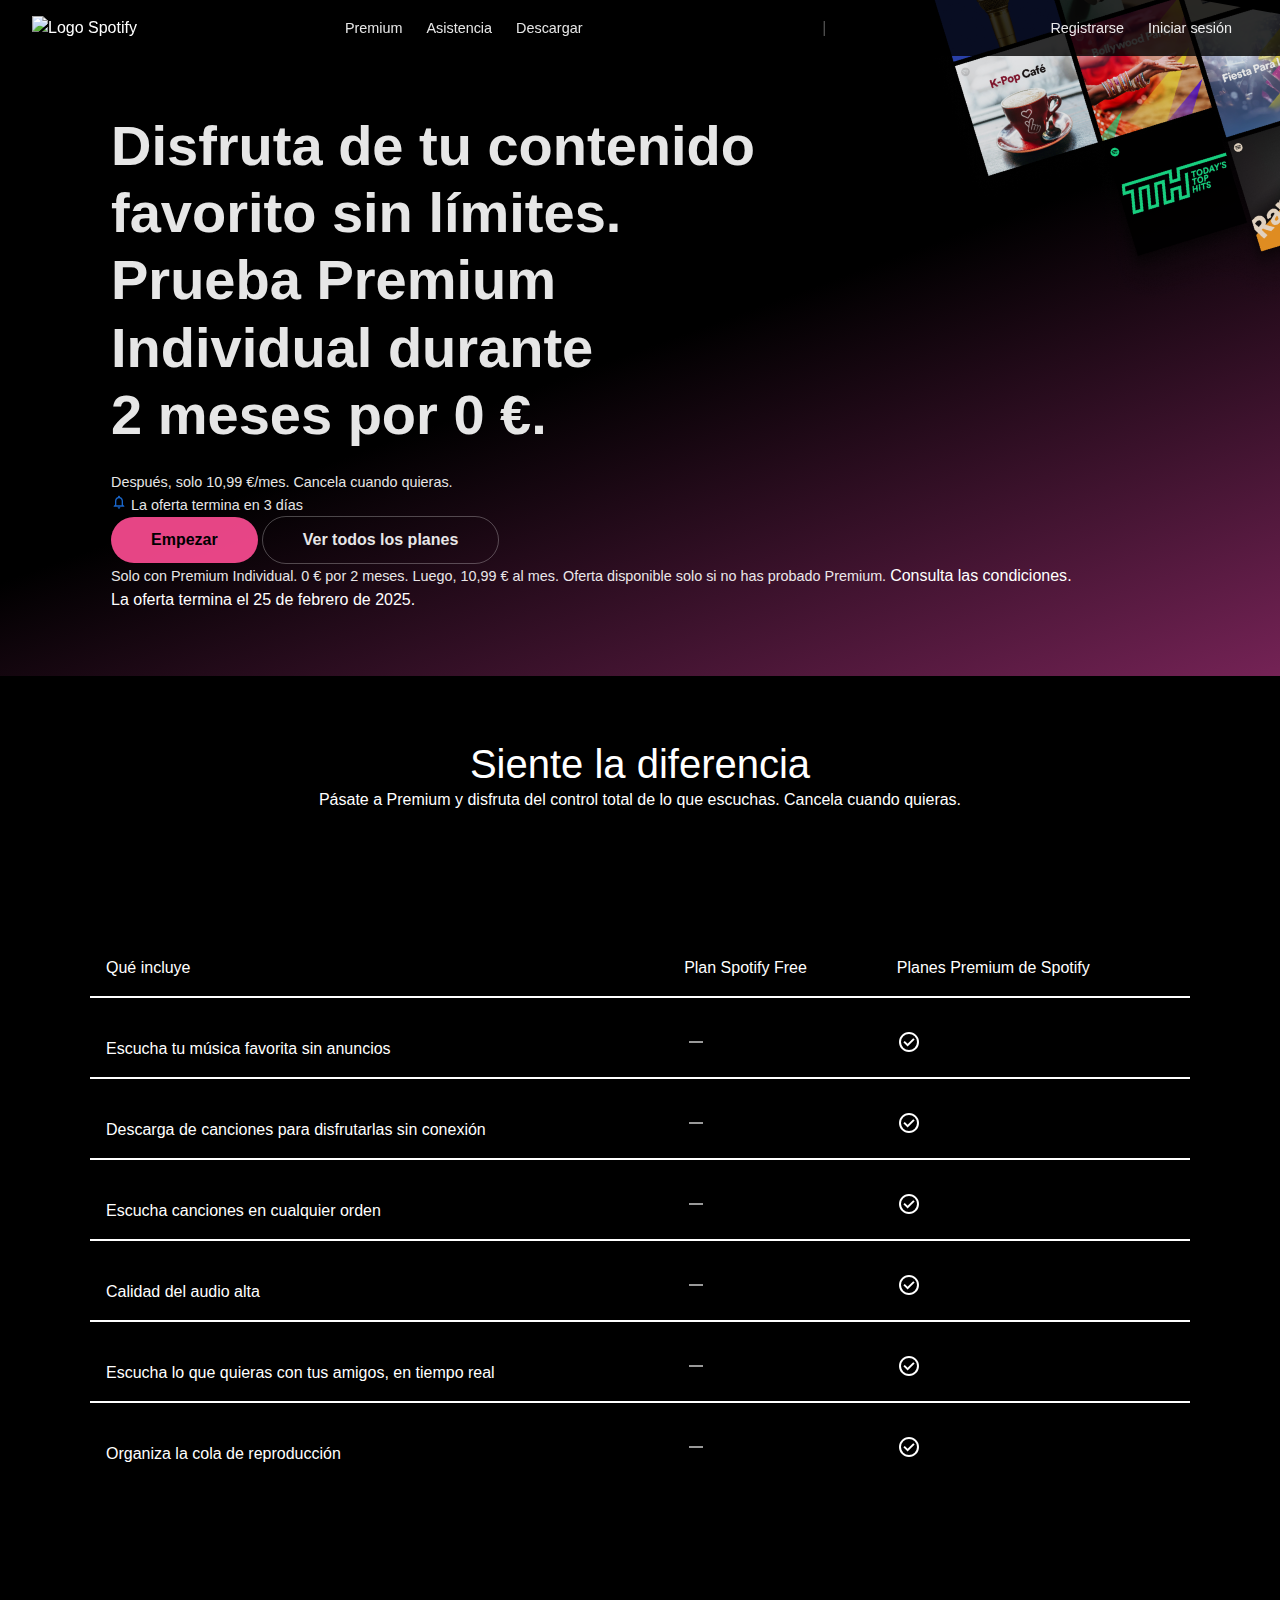
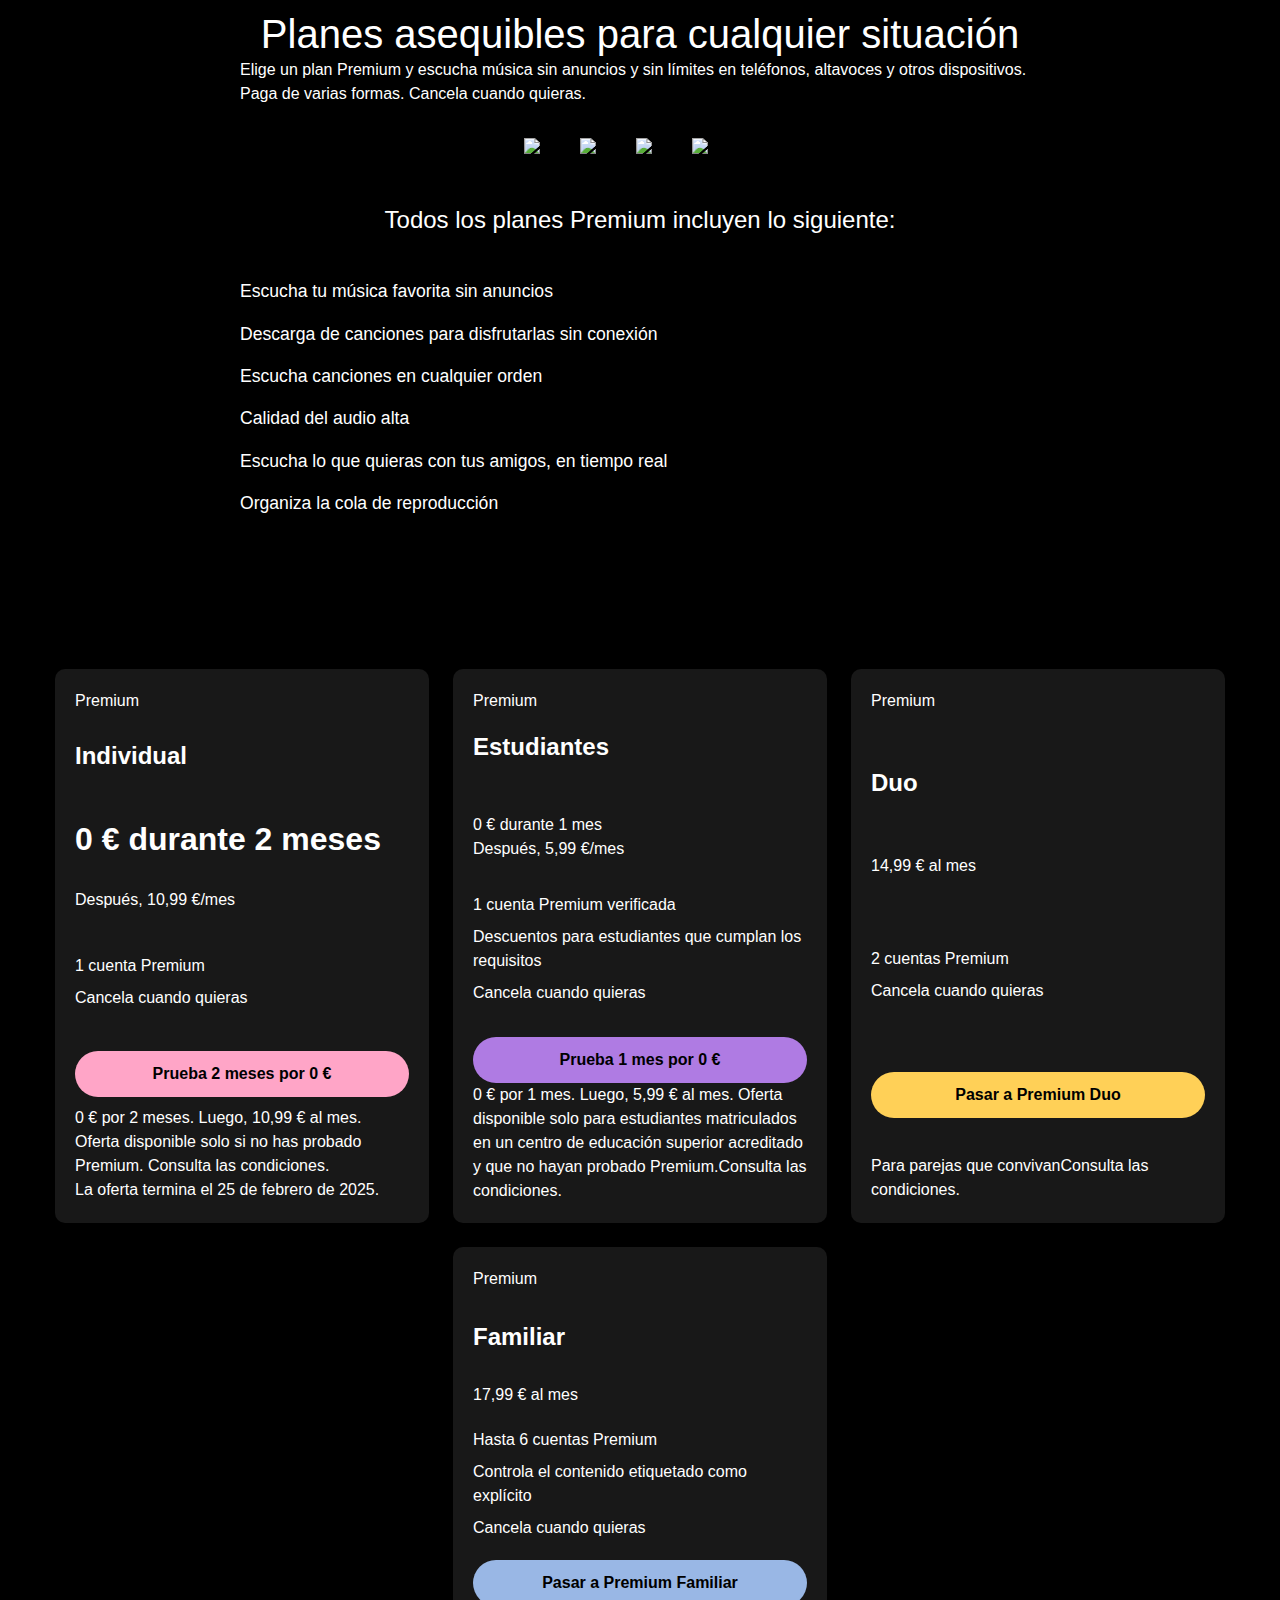
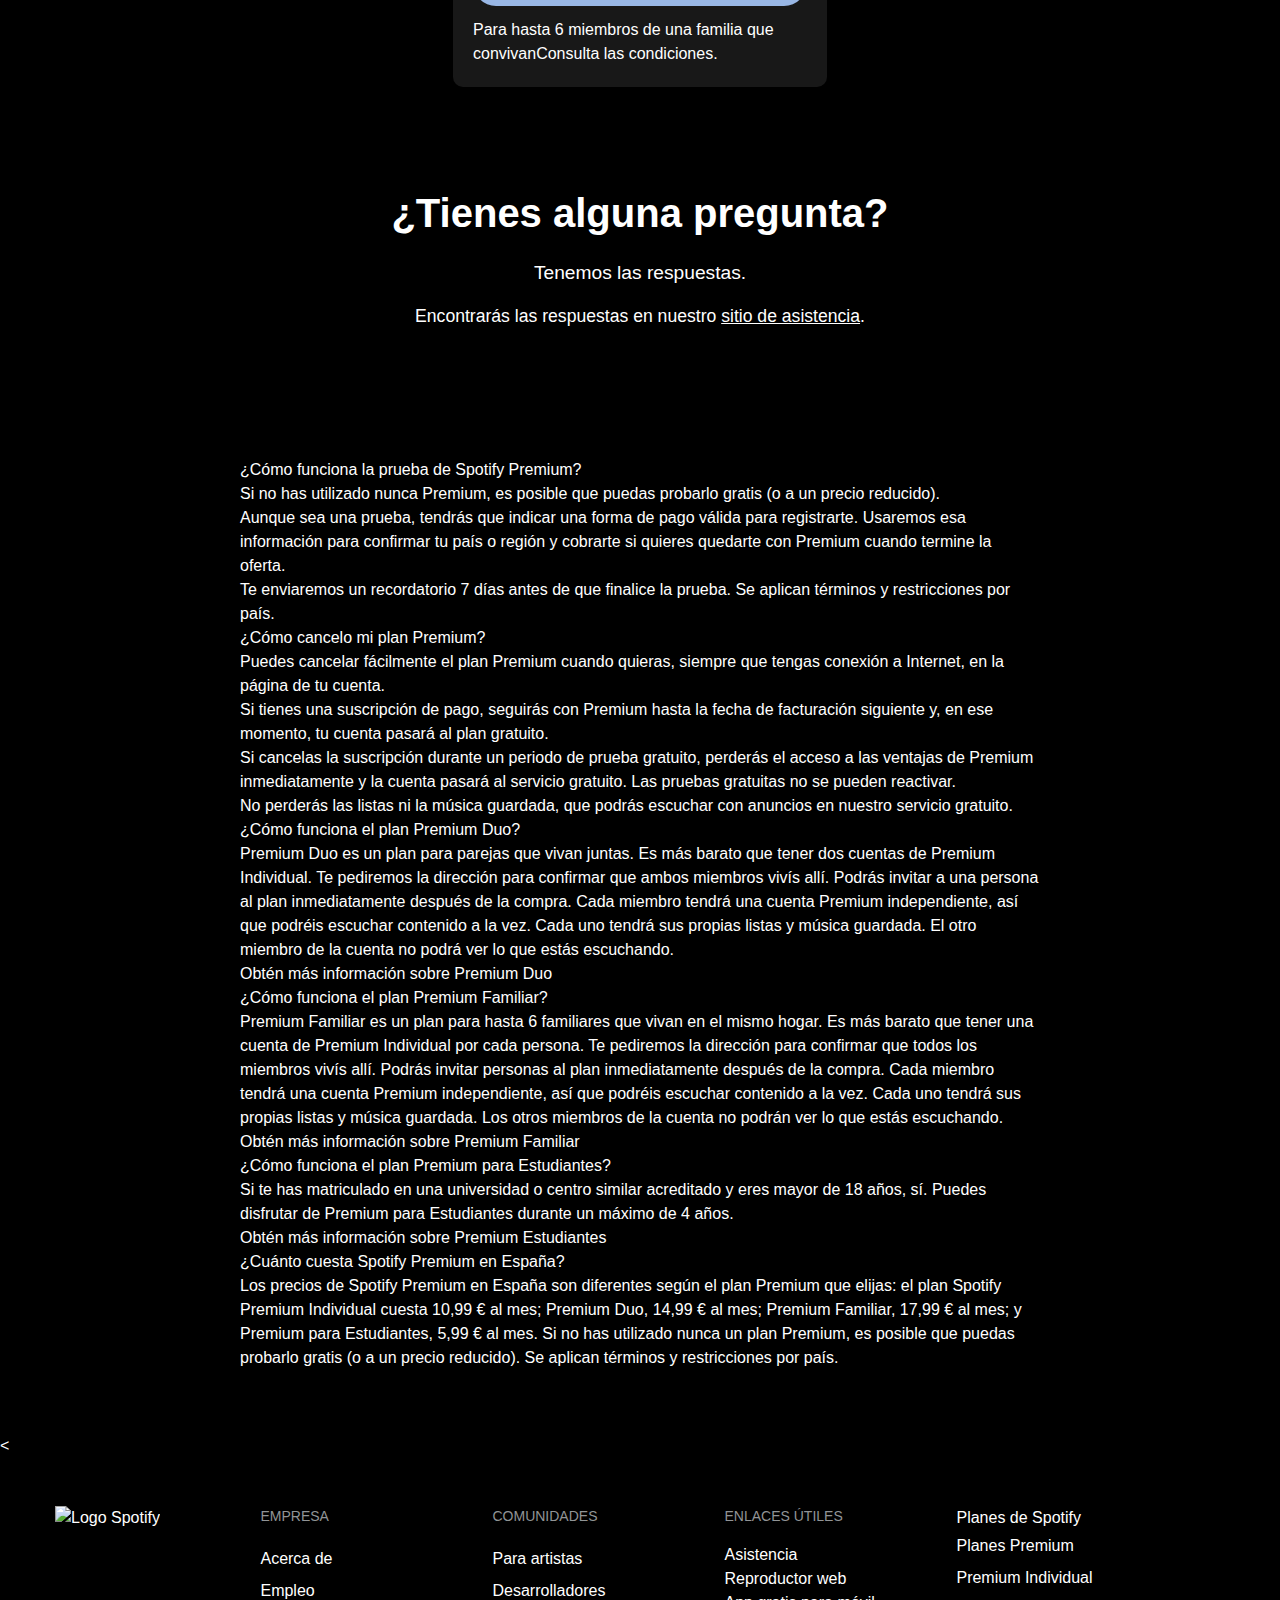
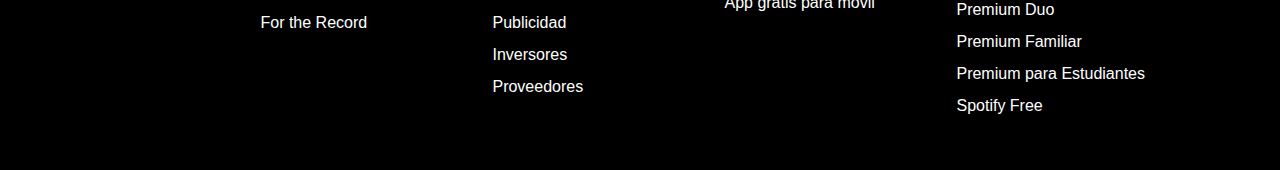
==== index.html @ 53d72855 "Esta mi primera actualización repositorio" ====
<!doctype html>
<html>
  <head>
    <meta charset="utf-8" />
    <meta name="viewport" content="width=device-width, initial-scale=1.0" />
    <link rel="stylesheet" href="reset.css" />
    <link rel="stylesheet" href="styles.css" />
    <title>Spotify Premium (ES) - Empezar</title>
  </head>
  <body>
    <div class="container">
    <header class="main-header">
        <div class="header-logo">
            <img class="logo" src="https://storage.googleapis.com/pr-newsroom-wp/1/2018/11/Spotify_Logo_RGB_White.png" alt="Logo Spotify">
        </div>
        <nav class="main-nav">
            <ul class="nav-list">
              <li class="nav-item"><a href="#" class="nav-link">Premium</a></li>
              <li class="nav-item"><a href="#" class="nav-link">Asistencia</a></li>
              <li class="nav-item"><a href="#" class="nav-link">Descargar</a></li>
            </ul>
          </nav>
          <span class="nav-separator">|</span>
          <ul class="nav-list">
            <li class="nav-item"><a href="#" class="nav-link">Registrarse</button>
                <li class="nav-item"><a href="#" class="nav-link">Iniciar sesión</button>
          </div>
    </header>
    <main>
        <section class="hero-section">
            <div class="hero-content">
                <h1 class="hero-title">
                    Disfruta de tu contenido<br>
                    favorito sin límites.<br>
                    Prueba Premium<br>
                    Individual durante<br>
                    2 meses por 0 €.
                </h1>
                <p class="hero-subtitle">Después, solo 10,99 €/mes. Cancela cuando quieras.</p>
                <div class="offer-timer">
                    <div class="offer-timer">
                        <svg class="timer-icon" width="16" height="16" viewBox="0 0 24 24" fill="#1D72E1">
                            <path d="M12 22c1.1 0 2-.9 2-2h-4c0 1.1.9 2 2 2zm6-6v-5c0-3.07-1.63-5.64-4.5-6.32V4c0-.83-.67-1.5-1.5-1.5s-1.5.67-1.5 1.5v.68C7.64 5.36 6 7.92 6 11v5l-2 2v1h16v-1l-2-2zm-2 1H8v-6c0-2.48 1.51-4.5 4-4.5s4 2.02 4 4.5v6z"/>
                        </svg>
                        La oferta termina en 3 días
                    </div>
                </div>
                <div class="hero-buttons">
                    <button class="btn btn-pink">Empezar</button>
                    <button class="btn btn-dark">Ver todos los planes</button>
                    <div class="hero-image">
                        <img src="images/Spotify_fondo_Hero.png" alt="Spotify Playlists">
                    </div>
                </div>
                <p class="terms-conditions">
                    Solo con Premium Individual. 0 € por 2 meses. Luego, 10,99 € al mes. Oferta disponible solo si no has probado Premium. 
                    <a href="#" class="terms-link">Consulta las condiciones</a>.
                    <br>
                    La oferta termina el 25 de febrero de 2025.
                </p>
            </div>
        </section>
        <section class="features-section">
            <div class="section-header">
                <h2 class="section-title">Siente la diferencia</h2>
                <p class="section-subtitle">Pásate a Premium y disfruta del control total de lo que escuchas. Cancela cuando quieras.</p>
            </div>
        </section>
        <table class="comparison-table">
            <thead>
                <tr>
                    <th>Qué incluye</th>
                    <th>Plan Spotify Free</th>
                    <th>Planes Premium de Spotify</th>
                </tr>
            </thead>
            <tbody>
                    <tr>
                        <td>Escucha tu música favorita sin anuncios</td>
                        <td class="symbol"><svg xmlns="http://www.w3.org/2000/svg" height="24px" viewBox="0 -960 960 960" width="24px" fill="#999999"><path d="M200-440v-80h560v80H200Z"/></svg></td>
                        <td class="symbol"><svg xmlns="http://www.w3.org/2000/svg" height="24px" viewBox="0 -960 960 960" width="24px" fill="#FFFFFF"><path d="m424-296 282-282-56-56-226 226-114-114-56 56 170 170Zm56 216q-83 0-156-31.5T197-197q-54-54-85.5-127T80-480q0-83 31.5-156T197-763q54-54 127-85.5T480-880q83 0 156 31.5T763-763q54 54 85.5 127T880-480q0 83-31.5 156T763-197q-54 54-127 85.5T480-80Zm0-80q134 0 227-93t93-227q0-134-93-227t-227-93q-134 0-227 93t-93 227q0 134 93 227t227 93Zm0-320Z"/></svg></td>
                    </tr>
                    <tr>
                        <td>Descarga de canciones para disfrutarlas sin conexión</td>
                        <td class="symbol"><svg xmlns="http://www.w3.org/2000/svg" height="24px" viewBox="0 -960 960 960" width="24px" fill="#999999"><path d="M200-440v-80h560v80H200Z"/></svg></td>
                        <td class="symbol"><svg xmlns="http://www.w3.org/2000/svg" height="24px" viewBox="0 -960 960 960" width="24px" fill="#FFFFFF"><path d="m424-296 282-282-56-56-226 226-114-114-56 56 170 170Zm56 216q-83 0-156-31.5T197-197q-54-54-85.5-127T80-480q0-83 31.5-156T197-763q54-54 127-85.5T480-880q83 0 156 31.5T763-763q54 54 85.5 127T880-480q0 83-31.5 156T763-197q-54 54-127 85.5T480-80Zm0-80q134 0 227-93t93-227q0-134-93-227t-227-93q-134 0-227 93t-93 227q0 134 93 227t227 93Zm0-320Z"/></svg></td>
                    </tr>
                    <tr>
                        <td>Escucha canciones en cualquier orden</td>
                        <td class="symbol"><svg xmlns="http://www.w3.org/2000/svg" height="24px" viewBox="0 -960 960 960" width="24px" fill="#999999"><path d="M200-440v-80h560v80H200Z"/></svg></td>
                        <td class="symbol"><svg xmlns="http://www.w3.org/2000/svg" height="24px" viewBox="0 -960 960 960" width="24px" fill="#FFFFFF"><path d="m424-296 282-282-56-56-226 226-114-114-56 56 170 170Zm56 216q-83 0-156-31.5T197-197q-54-54-85.5-127T80-480q0-83 31.5-156T197-763q54-54 127-85.5T480-880q83 0 156 31.5T763-763q54 54 85.5 127T880-480q0 83-31.5 156T763-197q-54 54-127 85.5T480-80Zm0-80q134 0 227-93t93-227q0-134-93-227t-227-93q-134 0-227 93t-93 227q0 134 93 227t227 93Zm0-320Z"/></svg></td>
                    </tr>
                    <tr>
                        <td>Calidad del audio alta</td>
                        <td class="symbol"><svg xmlns="http://www.w3.org/2000/svg" height="24px" viewBox="0 -960 960 960" width="24px" fill="#999999"><path d="M200-440v-80h560v80H200Z"/></svg></td>
                        <td class="symbol"><svg xmlns="http://www.w3.org/2000/svg" height="24px" viewBox="0 -960 960 960" width="24px" fill="#FFFFFF"><path d="m424-296 282-282-56-56-226 226-114-114-56 56 170 170Zm56 216q-83 0-156-31.5T197-197q-54-54-85.5-127T80-480q0-83 31.5-156T197-763q54-54 127-85.5T480-880q83 0 156 31.5T763-763q54 54 85.5 127T880-480q0 83-31.5 156T763-197q-54 54-127 85.5T480-80Zm0-80q134 0 227-93t93-227q0-134-93-227t-227-93q-134 0-227 93t-93 227q0 134 93 227t227 93Zm0-320Z"/></svg></td>
                    </tr>
                    <tr>
                        <td>Escucha lo que quieras con tus amigos, en tiempo real</td>
                        <td class="symbol"><svg xmlns="http://www.w3.org/2000/svg" height="24px" viewBox="0 -960 960 960" width="24px" fill="#999999"><path d="M200-440v-80h560v80H200Z"/></svg></td>
                        <td class="symbol"><svg xmlns="http://www.w3.org/2000/svg" height="24px" viewBox="0 -960 960 960" width="24px" fill="#FFFFFF"><path d="m424-296 282-282-56-56-226 226-114-114-56 56 170 170Zm56 216q-83 0-156-31.5T197-197q-54-54-85.5-127T80-480q0-83 31.5-156T197-763q54-54 127-85.5T480-880q83 0 156 31.5T763-763q54 54 85.5 127T880-480q0 83-31.5 156T763-197q-54 54-127 85.5T480-80Zm0-80q134 0 227-93t93-227q0-134-93-227t-227-93q-134 0-227 93t-93 227q0 134 93 227t227 93Zm0-320Z"/></svg></td>
                    </tr>
                    <tr>
                        <td>Organiza la cola de reproducción</td>
                        <td class="symbol"><svg xmlns="http://www.w3.org/2000/svg" height="24px" viewBox="0 -960 960 960" width="24px" fill="#999999"><path d="M200-440v-80h560v80H200Z"/></svg></td>
                        <td class="symbol"><svg xmlns="http://www.w3.org/2000/svg" height="24px" viewBox="0 -960 960 960" width="24px" fill="#FFFFFF"><path d="m424-296 282-282-56-56-226 226-114-114-56 56 170 170Zm56 216q-83 0-156-31.5T197-197q-54-54-85.5-127T80-480q0-83 31.5-156T197-763q54-54 127-85.5T480-880q83 0 156 31.5T763-763q54 54 85.5 127T880-480q0 83-31.5 156T763-197q-54 54-127 85.5T480-80Zm0-80q134 0 227-93t93-227q0-134-93-227t-227-93q-134 0-227 93t-93 227q0 134 93 227t227 93Zm0-320Z"/></svg></td>
                    </tr>
              </tbody>
            </table>
        </section>
        <section class="plans-info-section">
            <h2 class="section-title">Planes asequibles para cualquier situación</h2>
            <p class="section-description">Elige un plan Premium y escucha música sin anuncios y sin límites en teléfonos, altavoces y otros dispositivos. Paga de varias formas. Cancela cuando quieras.</p>
            <div class="payment-methods">
                <img class="payment-icon" src="https://paymentsdk.spotifycdn.com/svg/cards/visa.svg"/>
                <img class="payment-icon" src="https://paymentsdk.spotifycdn.com/svg/cards/mastercard.svg"/>
                <img class="payment-icon" src="https://paymentsdk.spotifycdn.com/svg/cards/amex.svg"/>
                <img class="payment-icon" id="paypal" src="https://paymentsdk.spotifycdn.com/svg/providers/paypal.svg"/>
            </div>   
            <div class="benefits-list">
                <h3 class="benefits-title">Todos los planes Premium incluyen lo siguiente:</h3>
                <ul class="benefits">
                    <li class="benefit-item">Escucha tu música favorita sin anuncios</li>
                    <li class="benefit-item">Descarga de canciones para disfrutarlas sin conexión</li>
                    <li class="benefit-item">Escucha canciones en cualquier orden</li>
                    <li class="benefit-item">Calidad del audio alta</li>
                    <li class="benefit-item">Escucha lo que quieras con tus amigos, en tiempo real</li>
                    <li class="benefit-item">Organiza la cola de reproducción</li>
                </ul>
            </div>
        </section>
        <section class="premium-plans-section">
            <div class="plan-card">
                <p class="plan-label">Premium</p>
                <h3 class="plan-name">Individual</h3>
                <p class="plan-price">0 € durante 2 meses</p>
                <p class="plan-regular-price">Después, 10,99 €/mes</p>
                <ul class="plan-features">
                    <li class="plan-feature">1 cuenta Premium</li>
                    <li class="plan-feature">Cancela cuando quieras</li>
                </ul>
                <button class="btn btn-pink-light">Prueba 2 meses por 0 €</button>
                <p class="plan-terms">0 € por 2 meses. Luego, 10,99 € al mes. Oferta disponible solo si no has probado Premium. <a href="#">Consulta las condiciones.</a><br>La oferta termina el 25 de febrero de 2025.</p>
            </div>
            <div class="plan-card">
                <p class="plan-label">Premium</p>
                <h3 class="plan-name">Estudiantes</h3>
                <p class="plan-price"></p>0 € durante 1 mes</p>
                <p class="plan-regular-price">Después, 5,99 €/mes</p>
                <ul class="plan-features">
                    <li class="plan-feature">1 cuenta Premium verificada</li>
                    <li class="plan-feature">Descuentos para estudiantes que cumplan los requisitos</li>
                    <li class="plan-feature">Cancela cuando quieras</li>
                </ul>
                <button class="btn btn-purple">Prueba 1 mes por 0 €</button>
                <p class="plan-terms">0 € por 1 mes. Luego, 5,99 € al mes. Oferta disponible solo para estudiantes matriculados en un centro de educación superior acreditado y que no hayan probado Premium.<a href="#">Consulta las condiciones.</a></p>
            </div>
            <div class="plan-card">
                <p class="plan-label">Premium</p>
                <h3 class="plan-name">Duo</h3>
                <p class="plan-regular-price">14,99 € al mes</p>
                <ul class="plan-features">
                    <li class="plan-feature">2 cuentas Premium</li>
                    <li class="plan-feature">Cancela cuando quieras</li>
                </ul>
                <button class="btn btn-yellow">Pasar a Premium Duo</button>
                <p class="plan-terms">Para parejas que convivan<a href="#">Consulta las condiciones.</a></p>
            </div>
            <div class="plan-card">
                <p class="plan-label">Premium</p>
                <h3 class="plan-name">Familiar</h3>
                <p class="plan-regular-price">17,99 € al mes</p>
                <ul>
                    <li class="plan-feature">Hasta 6 cuentas Premium</li>
                    <li class="plan-feature">Controla el contenido etiquetado como explícito</li>
                    <li class="plan-feature">Cancela cuando quieras</li>
                </ul>
                <button class="btn btn-blue">Pasar a Premium Familiar</button>
                <p class="plan-terms">Para hasta 6 miembros de una familia que convivan<a href="#">Consulta las condiciones.</a></p>
            </div>
        </section>
        <section class="questions-section">
            <div class="questions-container">
                <h2 class="questions-title">¿Tienes alguna pregunta?</h2>
                <p class="questions-subtitle">Tenemos las respuestas.</p>
                <p class="questions-text">Encontrarás las respuestas en nuestro <a href="#" class="questions-link">sitio de asistencia</a>.</p>
            </div>
        </section>
        <section class="faq-section">
            <div>
                <p>¿Cómo funciona la prueba de Spotify Premium?</p>
                <p>Si no has utilizado nunca Premium, es posible que puedas probarlo gratis (o a un precio reducido).<br>
                 Aunque sea una prueba, tendrás que indicar una forma de pago válida para registrarte. Usaremos esa información para confirmar tu país o región y cobrarte si quieres quedarte con Premium cuando termine la oferta. <br>
                 Te enviaremos un recordatorio 7 días antes de que finalice la prueba. Se aplican términos y restricciones por país.</p>
                <p>¿Cómo cancelo mi plan Premium?</p>
                <p>Puedes cancelar fácilmente el plan Premium cuando quieras, siempre que tengas conexión a Internet, en la página de tu cuenta. <br>
                   Si tienes una suscripción de pago, seguirás con Premium hasta la fecha de facturación siguiente y, en ese momento, tu cuenta pasará al plan gratuito. <br>
                   Si cancelas la suscripción durante un periodo de prueba gratuito, perderás el acceso a las ventajas de Premium inmediatamente y la cuenta pasará al servicio gratuito. Las pruebas gratuitas no se pueden reactivar. <br>         
                   No perderás las listas ni la música guardada, que podrás escuchar con anuncios en nuestro servicio gratuito.</p>
                <p>¿Cómo funciona el plan Premium Duo?</p>
                <p>Premium Duo es un plan para parejas que vivan juntas. Es más barato que tener dos cuentas de Premium Individual. Te pediremos la dirección para confirmar que ambos miembros vivís allí. Podrás invitar a una persona al plan inmediatamente después de la compra. Cada miembro tendrá una cuenta Premium independiente, así que podréis escuchar contenido a la vez. Cada uno tendrá sus propias listas y música guardada. El otro miembro de la cuenta no podrá ver lo que estás escuchando. <br>
                <a href="#">Obtén más información</a> sobre Premium Duo</p>
                <p>¿Cómo funciona el plan Premium Familiar?</p>
                <p>Premium Familiar es un plan para hasta 6 familiares que vivan en el mismo hogar. Es más barato que tener una cuenta de Premium Individual por cada persona. Te pediremos la dirección para confirmar que todos los miembros vivís allí. Podrás invitar personas al plan inmediatamente después de la compra. Cada miembro tendrá una cuenta Premium independiente, así que podréis escuchar contenido a la vez. Cada uno tendrá sus propias listas y música guardada. Los otros miembros de la cuenta no podrán ver lo que estás escuchando. <br>
                <a href="#">Obtén más información</a> sobre Premium Familiar</p>
                <p>¿Cómo funciona el plan Premium para Estudiantes?</p>
                <p>Si te has matriculado en una universidad o centro similar acreditado y eres mayor de 18 años, sí. Puedes disfrutar de Premium para Estudiantes durante un máximo de 4 años. <br>
                <a href="#">Obtén más información</a> sobre Premium Estudiantes</p>
                <p>¿Cuánto cuesta Spotify Premium en España?</p>
                <p>Los precios de Spotify Premium en España son diferentes según el plan Premium que elijas: el plan Spotify Premium Individual cuesta 10,99 € al mes; Premium Duo, 14,99 € al mes; Premium Familiar, 17,99 € al mes; y Premium para Estudiantes, 5,99 € al mes. Si no has utilizado nunca un plan Premium, es posible que puedas probarlo gratis (o a un precio reducido). Se aplican términos y restricciones por país.</p>
            </div>
        </section>
    </main>
    </div>
    <<footer class="main-footer">
        <div class="footer-container">
            <div class="footer-logo">
                <img src="https://storage.googleapis.com/pr-newsroom-wp/1/2018/11/Spotify_Logo_RGB_White.png" alt="Logo Spotify" class="logo">
        </div>
            <nav class="footer-nav">
            <div class="footer-links-group">
                <h3 class="footer-title">Empresa</h3>
                <ul class="footer-links">
                    <li class="footer-item"><a href="#" class="footer-link">Acerca de</a></li>
                    <li class="footer-item"><a href="#" class="footer-link">Empleo</a></li>
                    <li class="footer-item"><a href="#" class="footer-link">For the Record</a></li>
                    </ul>
            </div>
            <div class="footer-links-group">
                <h3 class="footer-title">Comunidades</h3>
                <ul class="footer-links">
                    <li class="footer-item"><a href="#" class="footer-link">Para artistas</a></li>
                    <li class="footer-item"><a href="#" class="footer-link">Desarrolladores</a></li>
                    <li class="footer-item"><a href="#" class="footer-link">Publicidad</a></li>
                    <li class="footer-item"><a href="#" class="footer-link">Inversores</a></li>
                    <li class="footer-item"><a href="#" class="footer-link">Proveedores</a></li>
                </ul>
            </div>
            <div class="footer-links-group">
                <h3 class="footer-title">Enlaces útiles</h3>
                <ul class="footer-links">
                        <li><a href="#">Asistencia</a></li>
                        <li><a href="#">Reproductor web</a></li>
                        <li><a href="#">App gratis para móvil</a></li>
                </ul>
            </div>
            <div>
                <h3>Planes de Spotify</h3>
                <ul class="footer-links">
                    <li class="footer-item"><a href="#" class="footer-link">Planes Premium</a></li>
                    <li class="footer-item"><a href="#" class="footer-link">Premium Individual</a></li>
                    <li class="footer-item"><a href="#" class="footer-link">Premium Duo</a></li>
                    <li class="footer-item"><a href="#" class="footer-link">Premium Familiar</a></li>
                    <li class="footer-item"><a href="#" class="footer-link">Premium para Estudiantes</a></li>
                    <li class="footer-item"><a href="#" class="footer-link">Spotify Free</a></li>
                </ul>
            </div>
        </nav>
    </footer>
  </body>
</html>
---- styles.css ----
/* Variables globales */
:root {
    --spotify-green: #1ed760;
    --spotify-black: #000000;
    --spotify-white: #ffffff;
    --spotify-gray: #919496;
    --spotify-dark-gray: #222326;
}

/* Estilos base */
body {
    font-family: 'Helvetica Neue', Arial, Helvetica, sans-serif;
    color: var(--spotify-white);
    background-color: var(--spotify-black);
    line-height: 1.5;
    margin: 0;
    padding: 0;
    overflow-x: hidden;
}

.container {
    max-width: 1170px;
    margin: 0 auto;
    padding: 0 15px;
}

a {
    color: #FFFFFF;
    text-decoration: none;
}

/* Header */
.main-header {
        display: flex;
        align-items: center;
        justify-content: space-between;
        padding: 1rem 2rem;
        position: fixed;
        top: 0;
        left: 0;
        right: 0;
        z-index: 1000;
        background-color: rgba(0, 0, 0, 0.8);
    }
    
.header-logo {
        flex-shrink: 0;
    }
    
.header-logo img {
        height: 35px;
        width: auto;
    }
.main-nav {
    display: flex;
    align-items: center;
}

.nav-list {
    display: flex;
    list-style: none;
    gap: 1.5rem;
    margin-right: 1rem;
}

.nav-link {
    color: var(--spotify-white);
    text-decoration: none;
    font-size: 0.9rem;
    font-weight: 400;
    opacity: 0.9;
}

.nav-link:hover {
    opacity: 1;
}

.nav-separator {
    color: var(--spotify-white);
    opacity: 0.3;
    margin: 0 1rem;
}


/* Estilos base de botones */
.btn {
    padding: 0.875rem 2.5rem;
    border-radius: 500px;
    font-size: 1rem;
    font-weight: 700;
    cursor: pointer;
    transition: transform 0.1s ease;
    border: none;
}

.btn:hover {
    transform: scale(1.04);
}

/* Botones de la sección hero */
.btn-pink {
    background-color: #FF4D94;
    color: #000;
}

.btn-dark {
    background-color: transparent;
    color: #fff;
    border: 1px solid rgba(255, 255, 255, 0.3);
}

.btn-dark:hover {
    border-color: #fff;
}

/* Botones de planes premium */
.btn-pink-light {
    background-color: #FFA5C7;
    color: #000;
}

.btn-purple {
    background-color: #AF7BE3;
    color: #000;
}

.btn-yellow {
    background-color: #FFD057;
    color: #000;
}

.btn-blue {
    background-color: #99B7E5;
    color: #000;
}

/* Hero Section */
.hero-section {
    background: linear-gradient(160deg, rgb(0, 0, 0) 50%, rgb(121, 36, 89) 100%);
    padding: 7rem 2rem 4rem;
    width: 100%;
    position: relative;
}

.hero-content {
    max-width: 1170px;
    margin: 0 auto;
    padding-left: 3rem;
}

.hero-title {
    font-size: 3.5rem;
    font-weight: 900;
    margin-bottom: 1.5rem;
    line-height: 1.2;
}

.hero-image {
    position: absolute;
    top: 0;
    right: 0;
    width: 35%; 
    height: 100%;
    z-index: 1;
}

.hero-image img {
    width: 100%;
    height: auto;
    object-fit: contain;
    transform: rotate(10deg) scale(1.1);
}

/* Features section */
.features-section {
    width: 100%;
    padding: 4rem 0;
    text-align: center;
    background-color: var(--spotify-black);
}

.features-section .section-header {
    max-width: 800px;
    margin: 0 auto;
    padding: 0 20px;
}

/* Tabla de comparación */
.comparison-table {
    width: 100%;
    max-width: 1100px;
    margin: 3rem auto;
    border-collapse: separate;
    border-spacing: 0 1rem;
}

.comparison-table th,
.comparison-table td {
    padding: 1rem;
    text-align: left;
    border-bottom: 2px solid #FFFFFF;
}

.comparison-table tr:last-child td {
    border-bottom: none;
}

.comparison-table .feature-header {
    width: 50%;
}


/* Plans info section */
.plans-info-section {
    width: 100%;
    padding: 4rem 0;
    background-color: var(--spotify-black);
}

.section-title {
    max-width: 1170px; 
    margin: 0 auto;
    padding: 0 20px;
    font-size: 2.5rem;
    text-align: center;
    line-height: 1.2;
    word-wrap: break-word;
}

.section-description {
    max-width: 800px;
    margin: 0 auto;
    padding: 0 20px;
}

.payment-methods {
    display: flex;
    align-items: center;
    justify-content: center;
    gap: 1rem;
    margin: 2rem 0;
}

.payment-icon {
    width: 40px; 
    height: auto;
    object-fit: contain;
}

#paypal {
    width: 65px;
}
.premium-plans-section {
    width: 100%;
    max-width: 1170px;
    margin: 0 auto;
    padding: 2rem 15px;
    display: grid;
    grid-template-columns: repeat(3, 1fr);
    gap: 24px;
}


.plan-card {
    background: #181818;
    border-radius: 10px;
    padding: 20px;
    display: flex;
    flex-direction: column;
    justify-content: space-between;
    min-height: 400px;
}

.plan-card:hover {
    transform: translateY(-5px);
}

.plan-name {
    font-size: 1.5rem;
    font-weight: 700;
    margin: 1rem 0;
}

.plan-price {
    font-size: 2rem;
    font-weight: 700;
    margin: 1rem 0;
}

.plan-features {
    list-style: none;
    margin: 1.5rem 0;
}

.plan-feature {
    margin: 0.5rem 0;
}
.plan-card:nth-child(4) {
    grid-column: 2 / 3;
    grid-row: 2;
}

/* Benefits list */
.benefits-list {
    max-width: 800px;
    margin: 3rem auto;
    padding: 0 20px;
}

.benefits-title {
    font-size: 1.5rem;
    margin-bottom: 2rem;
    text-align: center;
}

.benefits {
    list-style: none;
    padding: 0;
    margin: 0;
}

.benefit-item {
    padding: 0.5rem 0;
    font-size: 1.1rem;
    line-height: 1.5;
}

/* Questions section */
.questions-section {
    width: 100%;
    padding: 4rem 0;
    background-color: var(--spotify-black);
}

.questions-container {
    max-width: 1170px;
    margin: 0 auto;
    padding: 0 2rem;
    text-align: center;
}

.questions-title {
    font-size: 2.5rem;
    margin-bottom: 1rem;
    font-weight: 700;
}

.questions-subtitle {
    font-size: 1.2rem;
    margin-bottom: 1rem;
}

.questions-text {
    font-size: 1.1rem;
}

.questions-link {
    color: var(--spotify-white);
    text-decoration: underline;
}

.questions-link:hover {
    color: #1ed760;
}

/* FAQ section */
.faq-section {
    max-width: 800px;
    margin: 4rem auto;
    padding: 0 20px;
}

/* Footer */
.main-footer {
    background-color: var(--spotify-black);
    padding: 3rem 2rem;
}

.footer-container {
    max-width: 1170px;
    margin: 0 auto;
    padding: 0 15px;
    display: flex;
    gap: 2rem;
}

.footer-logo {
    flex-shrink: 0; 

}

.footer-logo .logo {
    width: 132px;
    height: auto;
}

.footer-nav {
    display: grid;
    grid-template-columns: repeat(auto-fit, minmax(200px, 1fr));
    gap: 2rem;
    max-width: 1200px;
    margin: 0 auto;
}

.footer-title {
    color: var(--spotify-gray);
    font-size: 0.875rem;
    text-transform: uppercase;
    margin-bottom: 1rem;
}

.footer-links {
    list-style: none;
}

.footer-link {
    color: var(--spotify-white);
    text-decoration: none;
    font-size: 1rem;
    line-height: 2;
}

.footer-link:hover {
    color: var(--spotify-green);
}

/* Responsive */
@media (max-width: 768px) {
    .hero-title {
        font-size: 2.5rem;
    }

    .main-header {
        padding: 1rem;
    }

    .premium-plans-section {
        grid-template-columns: 1fr;
    }
}
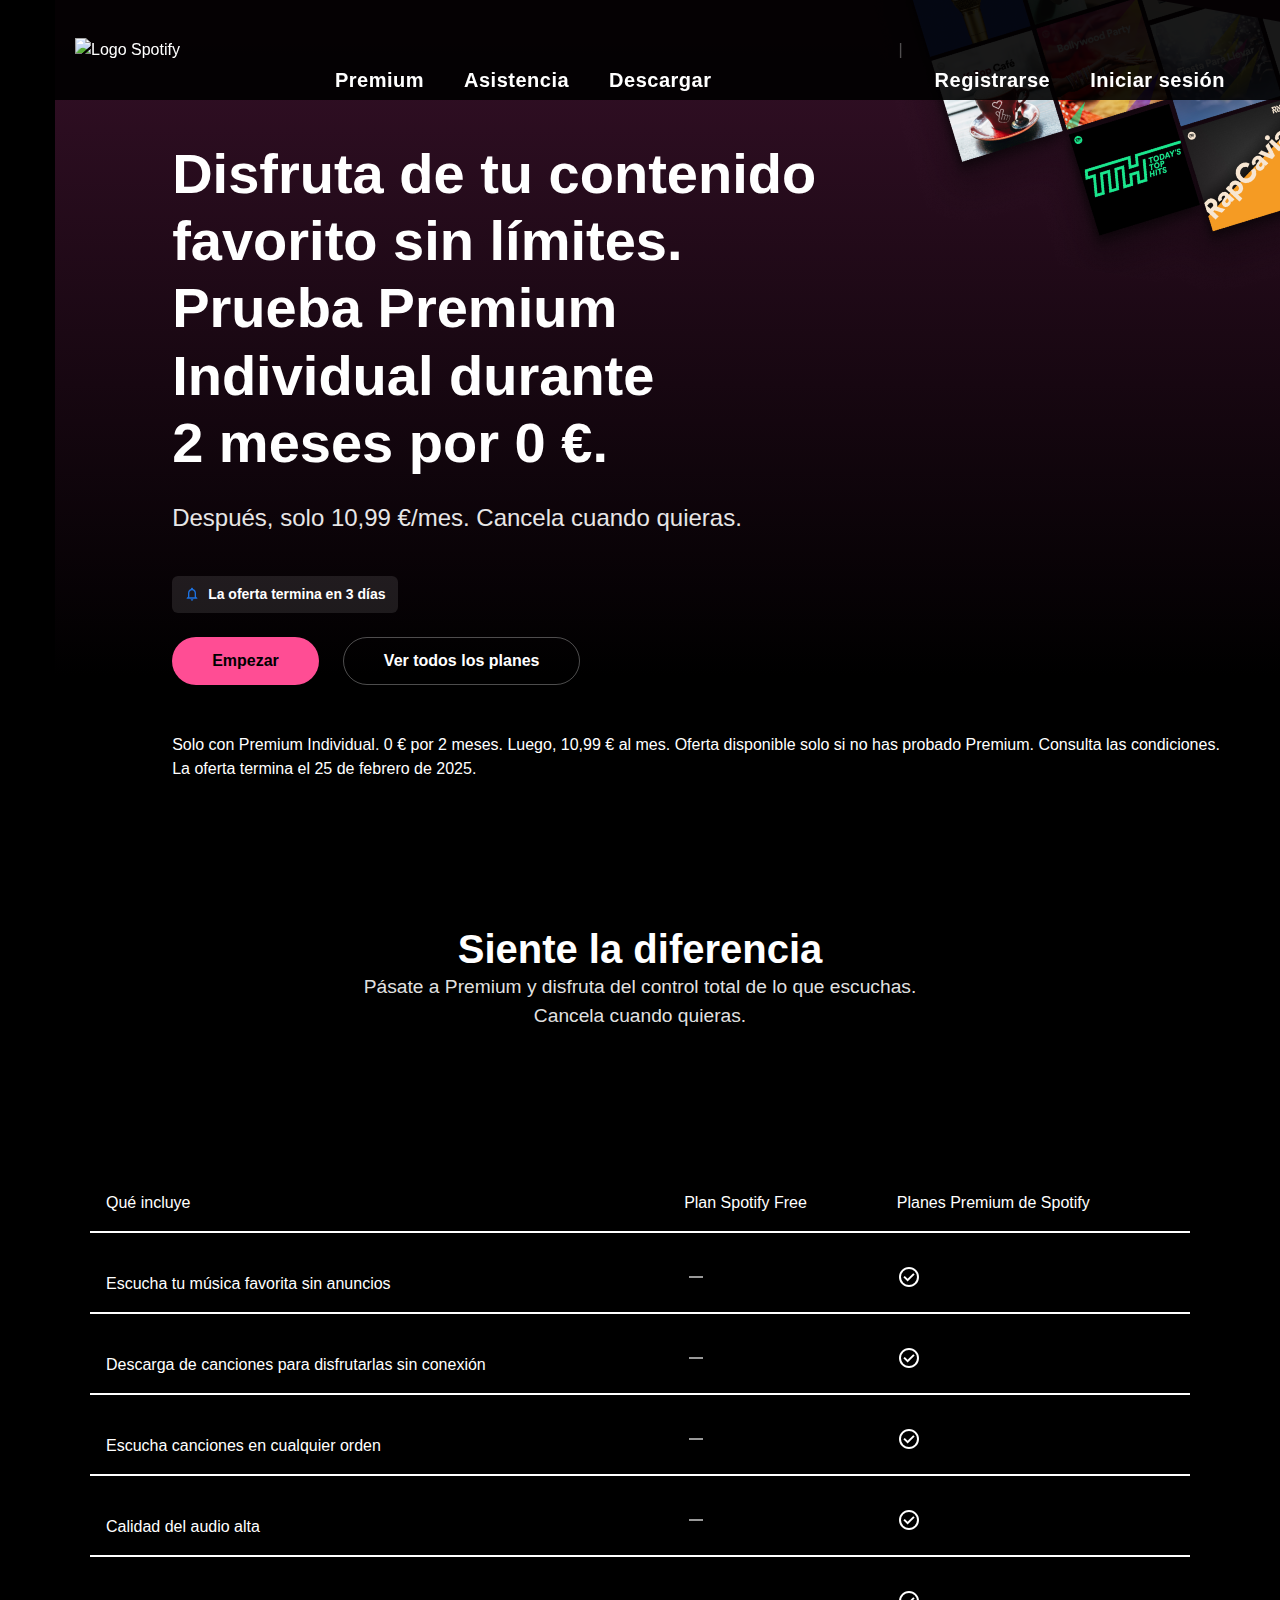
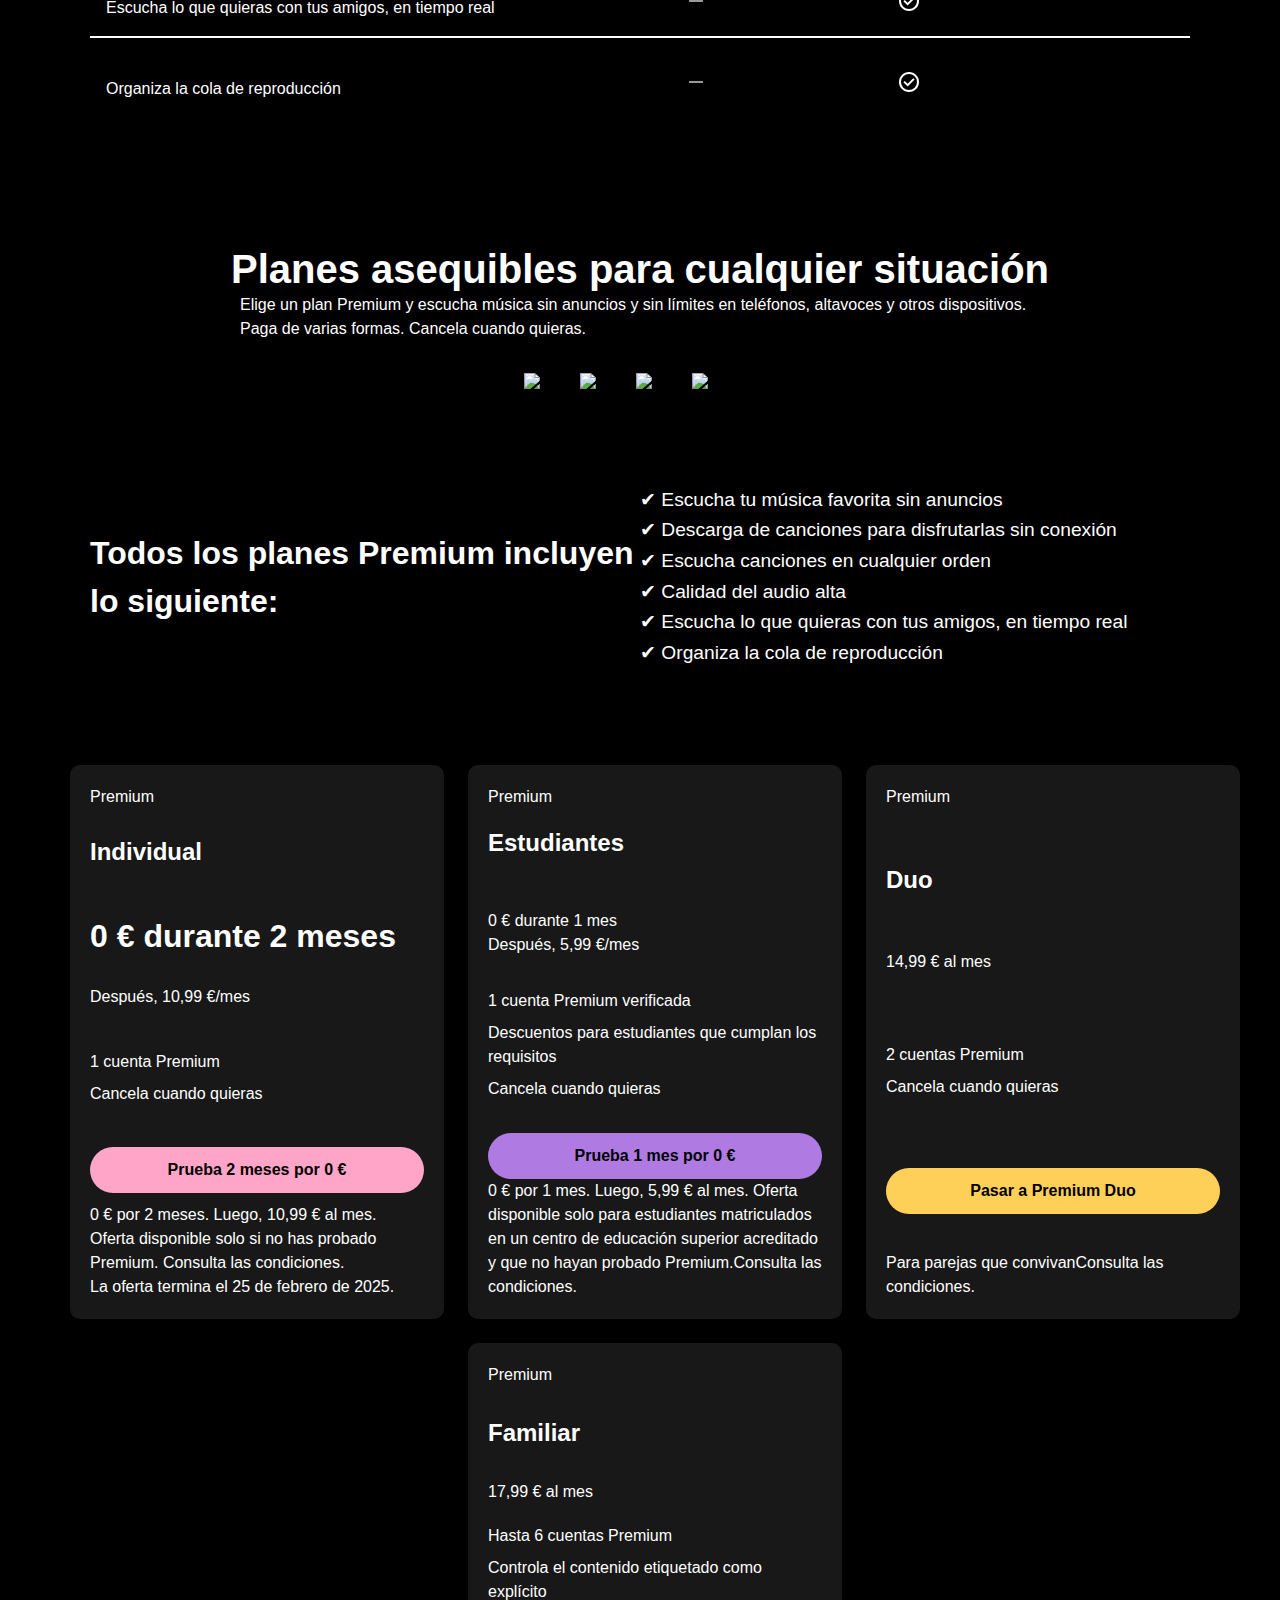
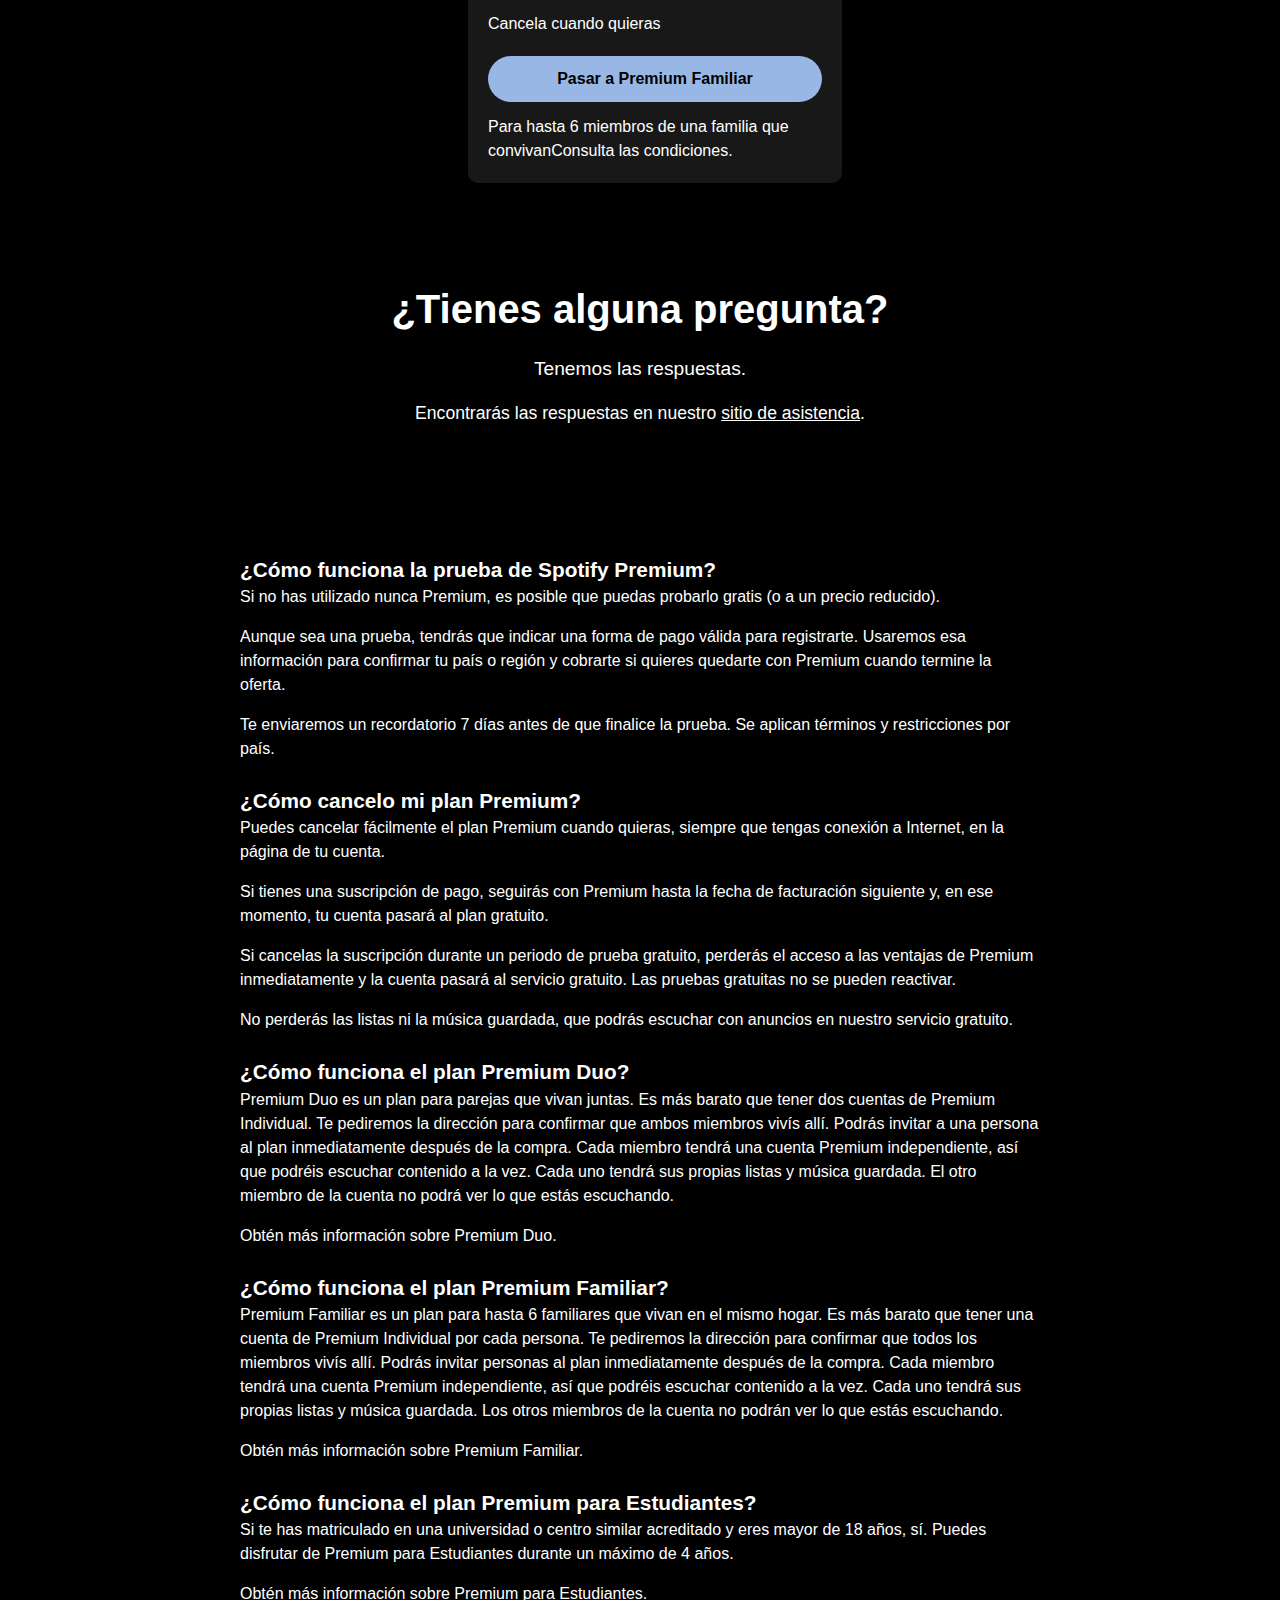
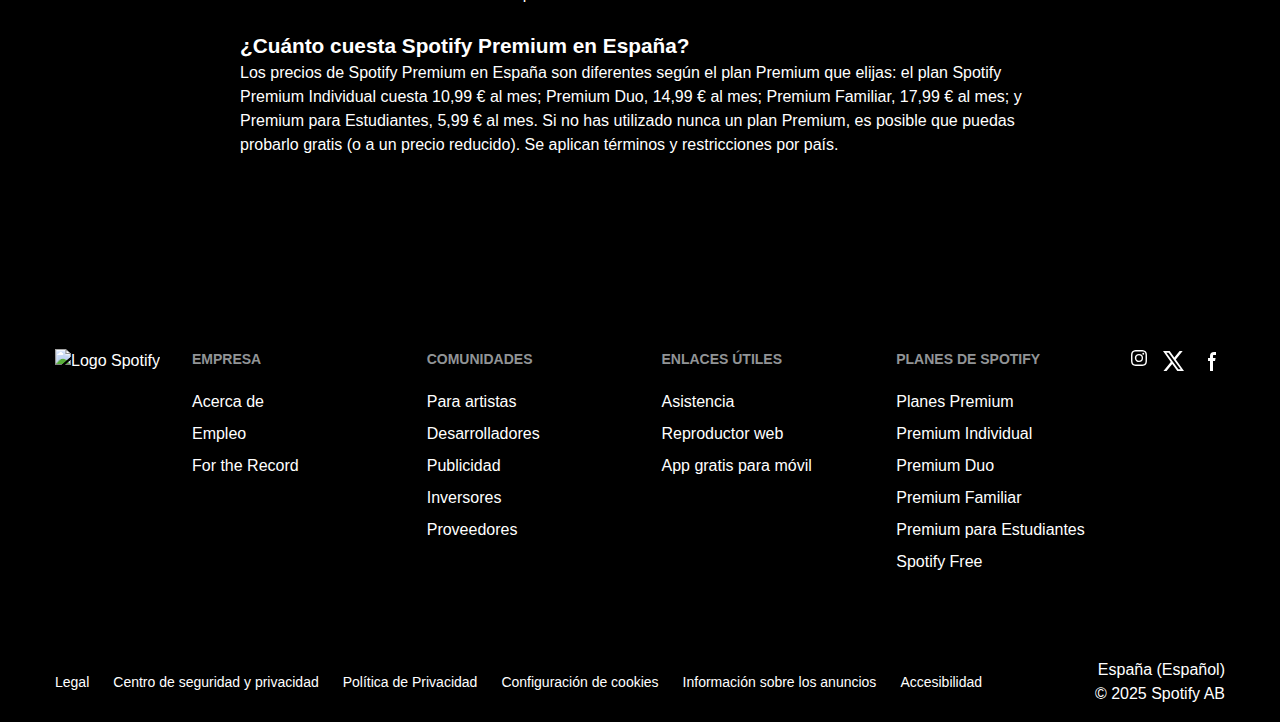
==== commit c111df5b: "Ejercicio final" ====
--- a/index.html
+++ b/index.html
@@ -9,23 +9,34 @@
   </head>
   <body>
     <div class="container">
-    <header class="main-header">
-        <div class="header-logo">
-            <img class="logo" src="https://storage.googleapis.com/pr-newsroom-wp/1/2018/11/Spotify_Logo_RGB_White.png" alt="Logo Spotify">
-        </div>
-        <nav class="main-nav">
-            <ul class="nav-list">
-              <li class="nav-item"><a href="#" class="nav-link">Premium</a></li>
-              <li class="nav-item"><a href="#" class="nav-link">Asistencia</a></li>
-              <li class="nav-item"><a href="#" class="nav-link">Descargar</a></li>
-            </ul>
-          </nav>
-          <span class="nav-separator">|</span>
-          <ul class="nav-list">
-            <li class="nav-item"><a href="#" class="nav-link">Registrarse</button>
-                <li class="nav-item"><a href="#" class="nav-link">Iniciar sesión</button>
-          </div>
-    </header>
+        <header class="main-header">
+            <div class="header-container"> <!-- Nuevo contenedor para alinear los elementos -->
+                <!-- Logo -->
+                <div class="header-logo">
+                    <img class="logo" src="https://storage.googleapis.com/pr-newsroom-wp/1/2018/11/Spotify_Logo_RGB_White.png" alt="Logo Spotify">
+                </div>
+        
+                <!-- Menú de navegación -->
+                <nav class="main-nav">
+                    <ul class="nav-list">
+                        <li class="nav-item"><a href="#" class="nav-link">Premium</a></li>
+                        <li class="nav-item"><a href="#" class="nav-link">Asistencia</a></li>
+                        <li class="nav-item"><a href="#" class="nav-link">Descargar</a></li>
+                    </ul>
+                </nav>
+        
+                <!-- Separador -->
+                <span class="nav-separator">|</span>
+        
+                <!-- Registro e Inicio de sesión -->
+                <div class="auth-links">
+                    <ul class="nav-list">
+                        <li class="nav-item"><a href="#" class="nav-link">Registrarse</a></li>
+                        <li class="nav-item"><a href="#" class="nav-link">Iniciar sesión</a></li>
+                    </ul>
+                </div>
+            </div>
+        </header>
     <main>
         <section class="hero-section">
             <div class="hero-content">
@@ -38,12 +49,10 @@
                 </h1>
                 <p class="hero-subtitle">Después, solo 10,99 €/mes. Cancela cuando quieras.</p>
                 <div class="offer-timer">
-                    <div class="offer-timer">
-                        <svg class="timer-icon" width="16" height="16" viewBox="0 0 24 24" fill="#1D72E1">
-                            <path d="M12 22c1.1 0 2-.9 2-2h-4c0 1.1.9 2 2 2zm6-6v-5c0-3.07-1.63-5.64-4.5-6.32V4c0-.83-.67-1.5-1.5-1.5s-1.5.67-1.5 1.5v.68C7.64 5.36 6 7.92 6 11v5l-2 2v1h16v-1l-2-2zm-2 1H8v-6c0-2.48 1.51-4.5 4-4.5s4 2.02 4 4.5v6z"/>
-                        </svg>
-                        La oferta termina en 3 días
-                    </div>
+                    <svg class="timer-icon" width="16" height="16" viewBox="0 0 24 24" fill="#1D72E1">
+                        <path d="M12 22c1.1 0 2-.9 2-2h-4c0 1.1.9 2 2 2zm6-6v-5c0-3.07-1.63-5.64-4.5-6.32V4c0-.83-.67-1.5-1.5-1.5s-1.5.67-1.5 1.5v.68C7.64 5.36 6 7.92 6 11v5l-2 2v1h16v-1l-2-2zm-2 1H8v-6c0-2.48 1.51-4.5 4-4.5s4 2.02 4 4.5v6z"/>
+                    </svg>
+                    La oferta termina en 3 días
                 </div>
                 <div class="hero-buttons">
                     <button class="btn btn-pink">Empezar</button>
@@ -117,18 +126,19 @@
                 <img class="payment-icon" src="https://paymentsdk.spotifycdn.com/svg/cards/amex.svg"/>
                 <img class="payment-icon" id="paypal" src="https://paymentsdk.spotifycdn.com/svg/providers/paypal.svg"/>
             </div>   
-            <div class="benefits-list">
-                <h3 class="benefits-title">Todos los planes Premium incluyen lo siguiente:</h3>
-                <ul class="benefits">
-                    <li class="benefit-item">Escucha tu música favorita sin anuncios</li>
-                    <li class="benefit-item">Descarga de canciones para disfrutarlas sin conexión</li>
-                    <li class="benefit-item">Escucha canciones en cualquier orden</li>
-                    <li class="benefit-item">Calidad del audio alta</li>
-                    <li class="benefit-item">Escucha lo que quieras con tus amigos, en tiempo real</li>
-                    <li class="benefit-item">Organiza la cola de reproducción</li>
-                </ul>
-            </div>
-        </section>
+            <section class="benefits-section">
+                <div class="benefits-container">
+                    <h2 class="benefits-title">Todos los planes Premium incluyen lo siguiente:</h2>
+                    <ul class="benefits-list">
+                        <li class="benefit-item">✔ Escucha tu música favorita sin anuncios</li>
+                        <li class="benefit-item">✔ Descarga de canciones para disfrutarlas sin conexión</li>
+                        <li class="benefit-item">✔ Escucha canciones en cualquier orden</li>
+                        <li class="benefit-item">✔ Calidad del audio alta</li>
+                        <li class="benefit-item">✔ Escucha lo que quieras con tus amigos, en tiempo real</li>
+                        <li class="benefit-item">✔ Organiza la cola de reproducción</li>
+                    </ul>
+                </div>
+            </section>
         <section class="premium-plans-section">
             <div class="plan-card">
                 <p class="plan-label">Premium</p>
@@ -187,75 +197,160 @@
             </div>
         </section>
         <section class="faq-section">
-            <div>
-                <p>¿Cómo funciona la prueba de Spotify Premium?</p>
-                <p>Si no has utilizado nunca Premium, es posible que puedas probarlo gratis (o a un precio reducido).<br>
-                 Aunque sea una prueba, tendrás que indicar una forma de pago válida para registrarte. Usaremos esa información para confirmar tu país o región y cobrarte si quieres quedarte con Premium cuando termine la oferta. <br>
-                 Te enviaremos un recordatorio 7 días antes de que finalice la prueba. Se aplican términos y restricciones por país.</p>
-                <p>¿Cómo cancelo mi plan Premium?</p>
-                <p>Puedes cancelar fácilmente el plan Premium cuando quieras, siempre que tengas conexión a Internet, en la página de tu cuenta. <br>
-                   Si tienes una suscripción de pago, seguirás con Premium hasta la fecha de facturación siguiente y, en ese momento, tu cuenta pasará al plan gratuito. <br>
-                   Si cancelas la suscripción durante un periodo de prueba gratuito, perderás el acceso a las ventajas de Premium inmediatamente y la cuenta pasará al servicio gratuito. Las pruebas gratuitas no se pueden reactivar. <br>         
-                   No perderás las listas ni la música guardada, que podrás escuchar con anuncios en nuestro servicio gratuito.</p>
-                <p>¿Cómo funciona el plan Premium Duo?</p>
-                <p>Premium Duo es un plan para parejas que vivan juntas. Es más barato que tener dos cuentas de Premium Individual. Te pediremos la dirección para confirmar que ambos miembros vivís allí. Podrás invitar a una persona al plan inmediatamente después de la compra. Cada miembro tendrá una cuenta Premium independiente, así que podréis escuchar contenido a la vez. Cada uno tendrá sus propias listas y música guardada. El otro miembro de la cuenta no podrá ver lo que estás escuchando. <br>
-                <a href="#">Obtén más información</a> sobre Premium Duo</p>
-                <p>¿Cómo funciona el plan Premium Familiar?</p>
-                <p>Premium Familiar es un plan para hasta 6 familiares que vivan en el mismo hogar. Es más barato que tener una cuenta de Premium Individual por cada persona. Te pediremos la dirección para confirmar que todos los miembros vivís allí. Podrás invitar personas al plan inmediatamente después de la compra. Cada miembro tendrá una cuenta Premium independiente, así que podréis escuchar contenido a la vez. Cada uno tendrá sus propias listas y música guardada. Los otros miembros de la cuenta no podrán ver lo que estás escuchando. <br>
-                <a href="#">Obtén más información</a> sobre Premium Familiar</p>
-                <p>¿Cómo funciona el plan Premium para Estudiantes?</p>
-                <p>Si te has matriculado en una universidad o centro similar acreditado y eres mayor de 18 años, sí. Puedes disfrutar de Premium para Estudiantes durante un máximo de 4 años. <br>
-                <a href="#">Obtén más información</a> sobre Premium Estudiantes</p>
-                <p>¿Cuánto cuesta Spotify Premium en España?</p>
-                <p>Los precios de Spotify Premium en España son diferentes según el plan Premium que elijas: el plan Spotify Premium Individual cuesta 10,99 € al mes; Premium Duo, 14,99 € al mes; Premium Familiar, 17,99 € al mes; y Premium para Estudiantes, 5,99 € al mes. Si no has utilizado nunca un plan Premium, es posible que puedas probarlo gratis (o a un precio reducido). Se aplican términos y restricciones por país.</p>
-            </div>
-        </section>
+            <div class="faq-container">
+                
+                <h3 class="faq-question">¿Cómo funciona la prueba de Spotify Premium?</h3>
+                <p class="faq-answer">
+                    Si no has utilizado nunca Premium, es posible que puedas probarlo gratis (o a un precio reducido).
+                </p>
+                <p class="faq-answer">
+                    Aunque sea una prueba, tendrás que indicar una forma de pago válida para registrarte. Usaremos esa información 
+                    para confirmar tu país o región y cobrarte si quieres quedarte con Premium cuando termine la oferta.
+                </p>
+                <p class="faq-answer">
+                    Te enviaremos un recordatorio 7 días antes de que finalice la prueba. Se aplican términos y restricciones por país.
+                </p>
+        
+                <h3 class="faq-question">¿Cómo cancelo mi plan Premium?</h3>
+                <p class="faq-answer">
+                    Puedes cancelar fácilmente el plan Premium cuando quieras, siempre que tengas conexión a Internet, en la página de tu cuenta.
+                </p>
+                <p class="faq-answer">
+                    Si tienes una suscripción de pago, seguirás con Premium hasta la fecha de facturación siguiente y, en ese momento, tu cuenta pasará al plan gratuito.
+                </p>
+                <p class="faq-answer">
+                    Si cancelas la suscripción durante un periodo de prueba gratuito, perderás el acceso a las ventajas de Premium 
+                    inmediatamente y la cuenta pasará al servicio gratuito. Las pruebas gratuitas no se pueden reactivar.
+                </p>
+                <p class="faq-answer">
+                    No perderás las listas ni la música guardada, que podrás escuchar con anuncios en nuestro servicio gratuito.
+                </p>
+        
+                <h3 class="faq-question">¿Cómo funciona el plan Premium Duo?</h3>
+                <p class="faq-answer">
+                    Premium Duo es un plan para parejas que vivan juntas. Es más barato que tener dos cuentas de Premium Individual. 
+                    Te pediremos la dirección para confirmar que ambos miembros vivís allí. Podrás invitar a una persona al plan inmediatamente 
+                    después de la compra. Cada miembro tendrá una cuenta Premium independiente, así que podréis escuchar contenido a la vez. 
+                    Cada uno tendrá sus propias listas y música guardada. El otro miembro de la cuenta no podrá ver lo que estás escuchando.
+                </p>
+                <p class="faq-answer"><a href="#">Obtén más información sobre Premium Duo.</a></p>
+        
+                <h3 class="faq-question">¿Cómo funciona el plan Premium Familiar?</h3>
+                <p class="faq-answer">
+                    Premium Familiar es un plan para hasta 6 familiares que vivan en el mismo hogar. Es más barato que tener una cuenta de Premium Individual 
+                    por cada persona. Te pediremos la dirección para confirmar que todos los miembros vivís allí. Podrás invitar personas al plan inmediatamente 
+                    después de la compra. Cada miembro tendrá una cuenta Premium independiente, así que podréis escuchar contenido a la vez. 
+                    Cada uno tendrá sus propias listas y música guardada. Los otros miembros de la cuenta no podrán ver lo que estás escuchando.
+                </p>
+                <p class="faq-answer"><a href="#">Obtén más información sobre Premium Familiar.</a></p>
+        
+                <h3 class="faq-question">¿Cómo funciona el plan Premium para Estudiantes?</h3>
+                <p class="faq-answer">
+                    Si te has matriculado en una universidad o centro similar acreditado y eres mayor de 18 años, sí. 
+                    Puedes disfrutar de Premium para Estudiantes durante un máximo de 4 años.
+                </p>
+                <p class="faq-answer"><a href="#">Obtén más información sobre Premium para Estudiantes.</a></p>
+        
+                <h3 class="faq-question">¿Cuánto cuesta Spotify Premium en España?</h3>
+                <p class="faq-answer">
+                    Los precios de Spotify Premium en España son diferentes según el plan Premium que elijas: 
+                    el plan Spotify Premium Individual cuesta 10,99 € al mes; Premium Duo, 14,99 € al mes; 
+                    Premium Familiar, 17,99 € al mes; y Premium para Estudiantes, 5,99 € al mes. Si no has utilizado 
+                    nunca un plan Premium, es posible que puedas probarlo gratis (o a un precio reducido). 
+                    Se aplican términos y restricciones por país.
+                </p>
+        
+            </div>
+        </section>
+        
     </main>
     </div>
-    <<footer class="main-footer">
+        <footer class="main-footer">
         <div class="footer-container">
+            <!-- Logo de Spotify a la izquierda -->
             <div class="footer-logo">
                 <img src="https://storage.googleapis.com/pr-newsroom-wp/1/2018/11/Spotify_Logo_RGB_White.png" alt="Logo Spotify" class="logo">
+            </div>
+    
+            <!-- Sección de enlaces (centrados) -->
+            <nav class="footer-nav">
+                <div class="footer-links-group">
+                    <h3 class="footer-title">Empresa</h3>
+                    <ul class="footer-links">
+                        <li><a href="#" class="footer-link">Acerca de</a></li>
+                        <li><a href="#" class="footer-link">Empleo</a></li>
+                        <li><a href="#" class="footer-link">For the Record</a></li>
+                    </ul>
+                </div>
+    
+                <div class="footer-links-group">
+                    <h3 class="footer-title">Comunidades</h3>
+                    <ul class="footer-links">
+                        <li><a href="#" class="footer-link">Para artistas</a></li>
+                        <li><a href="#" class="footer-link">Desarrolladores</a></li>
+                        <li><a href="#" class="footer-link">Publicidad</a></li>
+                        <li><a href="#" class="footer-link">Inversores</a></li>
+                        <li><a href="#" class="footer-link">Proveedores</a></li>
+                    </ul>
+                </div>
+    
+                <div class="footer-links-group">
+                    <h3 class="footer-title">Enlaces útiles</h3>
+                    <ul class="footer-links">
+                        <li><a href="#" class="footer-link">Asistencia</a></li>
+                        <li><a href="#" class="footer-link">Reproductor web</a></li>
+                        <li><a href="#" class="footer-link">App gratis para móvil</a></li>
+                    </ul>
+                </div>
+    
+                <div class="footer-links-group">
+                    <h3 class="footer-title">Planes de Spotify</h3>
+                    <ul class="footer-links">
+                        <li><a href="#" class="footer-link">Planes Premium</a></li>
+                        <li><a href="#" class="footer-link">Premium Individual</a></li>
+                        <li><a href="#" class="footer-link">Premium Duo</a></li>
+                        <li><a href="#" class="footer-link">Premium Familiar</a></li>
+                        <li><a href="#" class="footer-link">Premium para Estudiantes</a></li>
+                        <li><a href="#" class="footer-link">Spotify Free</a></li>
+                    </ul>
+                </div>
+            </nav>
+    
+            <!-- Redes sociales alineadas a la derecha y a la altura de "Planes de Spotify" -->
+            </ul>
+            <ul class="icons" >
+            <li>
+              <svg xmlns="http://www.w3.org/2000/svg" width="16" height="16" fill="currentColor" class="bi bi-instagram" viewBox="0 0 16 16">
+                <path d="M8 0C5.829 0 5.556.01 4.703.048 3.85.088 3.269.222 2.76.42a3.9 3.9 0 0 0-1.417.923A3.9 3.9 0 0 0 .42 2.76C.222 3.268.087 3.85.048 4.7.01 5.555 0 5.827 0 8.001c0 2.172.01 2.444.048 3.297.04.852.174 1.433.372 1.942.205.526.478.972.923 1.417.444.445.89.719 1.416.923.51.198 1.09.333 1.942.372C5.555 15.99 5.827 16 8 16s2.444-.01 3.298-.048c.851-.04 1.434-.174 1.943-.372a3.9 3.9 0 0 0 1.416-.923c.445-.445.718-.891.923-1.417.197-.509.332-1.09.372-1.942C15.99 10.445 16 10.173 16 8s-.01-2.445-.048-3.299c-.04-.851-.175-1.433-.372-1.941a3.9 3.9 0 0 0-.923-1.417A3.9 3.9 0 0 0 13.24.42c-.51-.198-1.092-.333-1.943-.372C10.443.01 10.172 0 7.998 0zm-.717 1.442h.718c2.136 0 2.389.007 3.232.046.78.035 1.204.166 1.486.275.373.145.64.319.92.599s.453.546.598.92c.11.281.24.705.275 1.485.039.843.047 1.096.047 3.231s-.008 2.389-.047 3.232c-.035.78-.166 1.203-.275 1.485a2.5 2.5 0 0 1-.599.919c-.28.28-.546.453-.92.598-.28.11-.704.24-1.485.276-.843.038-1.096.047-3.232.047s-2.39-.009-3.233-.047c-.78-.036-1.203-.166-1.485-.276a2.5 2.5 0 0 1-.92-.598 2.5 2.5 0 0 1-.6-.92c-.109-.281-.24-.705-.275-1.485-.038-.843-.046-1.096-.046-3.233s.008-2.388.046-3.231c.036-.78.166-1.204.276-1.486.145-.373.319-.64.599-.92s.546-.453.92-.598c.282-.11.705-.24 1.485-.276.738-.034 1.024-.044 2.515-.045zm4.988 1.328a.96.96 0 1 0 0 1.92.96.96 0 0 0 0-1.92m-4.27 1.122a4.109 4.109 0 1 0 0 8.217 4.109 4.109 0 0 0 0-8.217m0 1.441a2.667 2.667 0 1 1 0 5.334 2.667 2.667 0 0 1 0-5.334"/>
+              </svg>
+              </li>
+              <li><svg class="w-[24px] h-[24px] text-gray-800 dark:text-white" aria-hidden="true" xmlns="http://www.w3.org/2000/svg" width="24" height="24" fill="currentColor" viewBox="0 0 24 24">
+                <path d="M13.795 10.533 20.68 2h-3.073l-5.255 6.517L7.69 2H1l7.806 10.91L1.47 22h3.074l5.705-7.07L15.31 22H22l-8.205-11.467Zm-2.38 2.95L9.97 11.464 4.36 3.627h2.31l4.528 6.317 1.443 2.02 6.018 8.409h-2.31l-4.934-6.89Z"/>
+              </svg>      
+              </li>
+              <li><svg class="w-[24px] h-[24px] text-gray-800 dark:text-white" aria-hidden="true" xmlns="http://www.w3.org/2000/svg" width="24" height="24" fill="currentColor" viewBox="0 0 24 24">
+                <path fill-rule="evenodd" d="M13.135 6H15V3h-1.865a4.147 4.147 0 0 0-4.142 4.142V9H7v3h2v9.938h3V12h2.021l.592-3H12V6.591A.6.6 0 0 1 12.592 6h.543Z" clip-rule="evenodd"/>
+              </svg>
+              </li>
+            </ul>
+    </div>
+    </footer>
+    <div class="footer-bottom">
+        <ul class="footer-legal">
+            <li><a href="#">Legal</a></li>
+            <li><a href="#">Centro de seguridad y privacidad</a></li>
+            <li><a href="#">Política de Privacidad</a></li>
+            <li><a href="#">Configuración de cookies</a></li>
+            <li><a href="#">Información sobre los anuncios</a></li>
+            <li><a href="#">Accesibilidad</a></li>
+        </ul>
+        <div class="footer-right">
+            <div class="footer-country">
+                <svg width="14" height="14" fill="currentColor"><!-- Ícono del globo terráqueo --></svg>
+                <span>España (Español)</span>
+            </div>
+            <p>© 2025 Spotify AB</p>
         </div>
-            <nav class="footer-nav">
-            <div class="footer-links-group">
-                <h3 class="footer-title">Empresa</h3>
-                <ul class="footer-links">
-                    <li class="footer-item"><a href="#" class="footer-link">Acerca de</a></li>
-                    <li class="footer-item"><a href="#" class="footer-link">Empleo</a></li>
-                    <li class="footer-item"><a href="#" class="footer-link">For the Record</a></li>
-                    </ul>
-            </div>
-            <div class="footer-links-group">
-                <h3 class="footer-title">Comunidades</h3>
-                <ul class="footer-links">
-                    <li class="footer-item"><a href="#" class="footer-link">Para artistas</a></li>
-                    <li class="footer-item"><a href="#" class="footer-link">Desarrolladores</a></li>
-                    <li class="footer-item"><a href="#" class="footer-link">Publicidad</a></li>
-                    <li class="footer-item"><a href="#" class="footer-link">Inversores</a></li>
-                    <li class="footer-item"><a href="#" class="footer-link">Proveedores</a></li>
-                </ul>
-            </div>
-            <div class="footer-links-group">
-                <h3 class="footer-title">Enlaces útiles</h3>
-                <ul class="footer-links">
-                        <li><a href="#">Asistencia</a></li>
-                        <li><a href="#">Reproductor web</a></li>
-                        <li><a href="#">App gratis para móvil</a></li>
-                </ul>
-            </div>
-            <div>
-                <h3>Planes de Spotify</h3>
-                <ul class="footer-links">
-                    <li class="footer-item"><a href="#" class="footer-link">Planes Premium</a></li>
-                    <li class="footer-item"><a href="#" class="footer-link">Premium Individual</a></li>
-                    <li class="footer-item"><a href="#" class="footer-link">Premium Duo</a></li>
-                    <li class="footer-item"><a href="#" class="footer-link">Premium Familiar</a></li>
-                    <li class="footer-item"><a href="#" class="footer-link">Premium para Estudiantes</a></li>
-                    <li class="footer-item"><a href="#" class="footer-link">Spotify Free</a></li>
-                </ul>
-            </div>
-        </nav>
-    </footer>
+    </div>
   </body>
 </html>--- a/styles.css
+++ b/styles.css
@@ -32,56 +32,88 @@
 
 /* Header */
 .main-header {
-        display: flex;
-        align-items: center;
-        justify-content: space-between;
-        padding: 1rem 2rem;
-        position: fixed;
-        top: 0;
-        left: 0;
-        right: 0;
-        z-index: 1000;
-        background-color: rgba(0, 0, 0, 0.8);
-    }
-    
+    display: flex;
+    justify-content: center; /* Centrar el contenido */
+    align-items: center;
+    height: 100px; /* Aumentamos la altura */
+    position: fixed;
+    top: 0;
+    left: 0;
+    right: 0;
+    z-index: 1000;
+    background-color: rgba(0, 0, 0, 0.9);
+    padding: 0 2rem;
+}
+
+/* Contenedor del header */
+.header-container {
+    display: flex;
+    align-items: center;
+    justify-content: space-between;
+    width: 1170px; /* Mismo ancho que Hero */
+    max-width: 100%;
+}
+
+/* Logo */
 .header-logo {
-        flex-shrink: 0;
-    }
-    
+    flex-shrink: 0;
+    margin-left: 20px; /* Movemos el logo más a la derecha */
+}
+
 .header-logo img {
-        height: 35px;
-        width: auto;
-    }
+    height: 42px; /* Aumentamos el tamaño del logo */
+    width: auto;
+}
+
+/* Menú principal */
 .main-nav {
     display: flex;
     align-items: center;
-}
-
+    flex-grow: 1;
+    justify-content: center; /* Centra el menú */
+}
+
+/* Lista de navegación */
 .nav-list {
     display: flex;
     list-style: none;
-    gap: 1.5rem;
-    margin-right: 1rem;
-}
-
+    gap: 2.5rem; /* Espacio entre los elementos del menú */
+    padding: 0;
+    margin: 0;
+}
+
+/* Links del menú */
 .nav-link {
-    color: var(--spotify-white);
+    color: #fff;
     text-decoration: none;
-    font-size: 0.9rem;
-    font-weight: 400;
-    opacity: 0.9;
-}
-
-.nav-link:hover {
-    opacity: 1;
-}
-
+    font-size: 20px; /* Aumentamos el tamaño del texto del menú */
+    font-weight: 700;
+    letter-spacing: 0.5px;
+    white-space: nowrap;
+    padding: 30px 0; /* Asegura una buena altura */
+    height: 100%;
+    display: flex;
+    align-items: center;
+}
+
+/* Separador */
 .nav-separator {
-    color: var(--spotify-white);
+    color: #fff;
     opacity: 0.3;
-    margin: 0 1rem;
-}
-
+    margin: 0 2rem;
+}
+
+/* Sección de Registrarse e Iniciar sesión */
+.auth-links {
+    display: flex;
+    align-items: center;
+    gap: 2rem;
+}
+
+/* Ajustar el espacio entre el menú y la sección Hero */
+.hero-section {
+    padding-top: 140px; /* Aumentamos el espacio superior */
+}
 
 /* Estilos base de botones */
 .btn {
@@ -136,11 +168,14 @@
 }
 
 /* Hero Section */
+
 .hero-section {
-    background: linear-gradient(160deg, rgb(0, 0, 0) 50%, rgb(121, 36, 89) 100%);
-    padding: 7rem 2rem 4rem;
+    background: linear-gradient(180deg, rgba(50, 15, 37, 1) 5%, rgba(0, 0, 0, 1) 80%);
+    padding: 140px 2rem 4rem;
     width: 100%;
     position: relative;
+    display: flex;
+    justify-content: center;
 }
 
 .hero-content {
@@ -154,6 +189,13 @@
     font-weight: 900;
     margin-bottom: 1.5rem;
     line-height: 1.2;
+}
+
+.hero-subtitle {
+    font-size: 1.5rem;
+    color: #ffffff;
+    opacity: 0.9;
+    margin-bottom: 2.5rem;
 }
 
 .hero-image {
@@ -172,18 +214,52 @@
     transform: rotate(10deg) scale(1.1);
 }
 
+.offer-timer {
+    display: flex;
+    align-items: center;
+    gap: 8px;
+    background-color: rgba(255, 255, 255, 0.1); /* Color correcto */
+    padding: 8px 12px;
+    border-radius: 6px; /* Esquinas más cuadradas */
+    font-size: 0.875rem;
+    font-weight: 600;
+    color: #ffffff;
+    text-align: center;
+    width: fit-content;
+    white-space: nowrap;
+    border: none; /* Aseguramos que no tenga bordes */
+    box-shadow: none; /* Eliminamos sombras extra */
+    position: relative; /* Evita efectos de superposición */
+    margin-bottom: 24px;
+}
+
+
+/* Aumentamos el espacio entre los botones y el resto */
+.hero-buttons {
+    display: flex;
+    gap: 1.5rem;
+    margin-bottom: 3rem; /* Más espacio debajo de los botones */
+}
+
 /* Features section */
 .features-section {
-    width: 100%;
-    padding: 4rem 0;
     text-align: center;
-    background-color: var(--spotify-black);
-}
-
-.features-section .section-header {
-    max-width: 800px;
-    margin: 0 auto;
-    padding: 0 20px;
+    padding: 80px 20px; /* Ajustamos el espaciado */
+}
+
+.section-title {
+    font-size: 2.8rem; /* Tamaño del título */
+    font-weight: 900; /* Más grueso */
+    margin-bottom: 10px; /* Espacio entre título y subtítulo */
+}
+
+.section-subtitle {
+    font-size: 1.2rem; /* Tamaño adecuado para subtítulo */
+    font-weight: 400; /* No tan grueso */
+    max-width: 600px; /* Limita el ancho */
+    margin: 0 auto; /* Centra horizontalmente */
+    line-height: 1.5; /* Espaciado entre líneas */
+    color: rgba(255, 255, 255, 0.9); /* Color más suave */
 }
 
 /* Tabla de comparación */
@@ -302,28 +378,40 @@
 }
 
 /* Benefits list */
+.benefits-section {
+    display: flex;
+    justify-content: center;
+    align-items: center;
+    padding: 4rem 0;
+}
+
+.benefits-container {
+    display: flex;
+    align-items: center;
+    justify-content: space-between;
+    max-width: 1100px;
+    width: 100%;
+}
+
+.benefits-title {
+    font-size: 2rem;
+    font-weight: bold;
+    flex: 1;
+    text-align: left;
+}
+
 .benefits-list {
-    max-width: 800px;
-    margin: 3rem auto;
-    padding: 0 20px;
-}
-
-.benefits-title {
-    font-size: 1.5rem;
-    margin-bottom: 2rem;
-    text-align: center;
-}
-
-.benefits {
     list-style: none;
     padding: 0;
     margin: 0;
+    flex: 1;
 }
 
 .benefit-item {
-    padding: 0.5rem 0;
-    font-size: 1.1rem;
-    line-height: 1.5;
+    font-size: 1.2rem;
+    line-height: 1.6;
+    display: flex;
+    align-items: center;
 }
 
 /* Questions section */
@@ -371,47 +459,70 @@
     padding: 0 20px;
 }
 
-/* Footer */
+.faq-question {
+    font-size: 1.3rem;  
+    font-weight: 700;  
+    margin-top: 1.5rem;
+}
+
+.faq-answer {
+    font-size: 1rem;
+    font-weight: 400;
+    margin-bottom: 1rem;
+}
+
+/* Estilos generales del footer */
 .main-footer {
     background-color: var(--spotify-black);
-    padding: 3rem 2rem;
-}
-
+    padding: 4rem 2rem;
+    color: var(--spotify-white);
+}
+
+/* Ajuste del footer */
 .footer-container {
     max-width: 1170px;
     margin: 0 auto;
-    padding: 0 15px;
-    display: flex;
+    display: flex;
+    justify-content: space-between; /* Separa los elementos: logo a la izq, enlaces al centro y redes a la der */
+    align-items: flex-start;
+    flex-wrap: wrap;
     gap: 2rem;
 }
-
+/* Logo de Spotify */
 .footer-logo {
-    flex-shrink: 0; 
-
+    flex-shrink: 0;
+    max-width: 150px; /* Evita que el logo sea muy grande */
 }
 
 .footer-logo .logo {
-    width: 132px;
+    width: 100%;
     height: auto;
 }
 
+/* Secciones de enlaces */
 .footer-nav {
     display: grid;
-    grid-template-columns: repeat(auto-fit, minmax(200px, 1fr));
+    grid-template-columns: repeat(4, minmax(150px, 1fr));
     gap: 2rem;
-    max-width: 1200px;
-    margin: 0 auto;
-}
-
+    text-align: left;
+    flex-grow: 1; /* Hace que ocupe el centro */
+    justify-content: center;
+}
+
+/* Títulos de cada sección */
 .footer-title {
     color: var(--spotify-gray);
     font-size: 0.875rem;
     text-transform: uppercase;
     margin-bottom: 1rem;
-}
-
+    font-weight: bold;
+}
+
+/* Lista de enlaces */
 .footer-links {
     list-style: none;
+    padding: 0;
+    margin: 0;
 }
 
 .footer-link {
@@ -425,6 +536,104 @@
     color: var(--spotify-green);
 }
 
+.icons {
+
+    display: flex;
+    flex-direction: row;
+    gap: 15px;
+
+}
+
+.legal-section {
+    text-align: center;
+    padding: 20px 0;
+    background-color: var(--spotify-black); /* Mantiene el mismo color del footer */
+}
+
+.legal-links {
+    list-style: none;
+    padding: 0;
+    margin: 0;
+    display: flex;
+    justify-content: center;
+    gap: 1.5rem; /* Espacio entre los enlaces */
+    flex-wrap: wrap; /* Para que no se desborde en pantallas pequeñas */
+}
+
+.legal-links a {
+    color: var(--spotify-gray); /* Color gris */
+    font-size: 0.875rem; /* Tamaño más pequeño */
+    text-decoration: none;
+}
+
+.legal-links a:hover {
+    color: var(--spotify-white); /* Cambio de color al pasar el cursor */
+}
+
+.footer-bottom {
+    display: flex;
+    justify-content: space-between;
+    align-items: center;
+    max-width: 1170px;
+    margin: 0 auto;
+    padding: 1rem 0;
+}
+
+.footer-legal {
+    display: flex;
+    gap: 1.5rem;
+    flex-wrap: nowrap; /* Asegura que no se dividan en varias líneas */
+    justify-content: center; /* Centrar el texto */
+    color: var(--spotify-gray); /* Color gris */
+    font-size: 0.875rem; /* Tamaño de letra más pequeño */
+    list-style: none;
+    padding: 0;
+    margin: 0;
+}
+footer-legal li a {
+    text-decoration: none;
+    color: var(--spotify-gray);
+}
+
+.footer-legal li a:hover {
+    color: var(--spotify-white); /* Cambio de color al pasar el cursor */
+}
+
+.footer-country {
+    display: flex;
+    align-items: center;
+    gap: 0.5rem;
+}
+
+.footer-right {
+    display: flex;
+    flex-direction: column;
+    align-items: flex-end;
+    text-align: right;
+}
+
+
+.footer-bottom-right {
+    display: flex;
+    align-items: center;
+    gap: 15px; /* Espacio entre "España" y el copyright */
+    color: var(--spotify-gray);
+    font-size: 0.875rem;
+}
+.footer-language,
+.footer-copyright {
+    color: var(--spotify-gray); /* Color gris */
+    font-size: 0.875rem;
+}
+
+.footer-language {
+    display: flex;
+    align-items: center;
+    gap: 5px; /* Espacio entre el icono y el texto */
+}
+
+
+
 /* Responsive */
 @media (max-width: 768px) {
     .hero-title {
